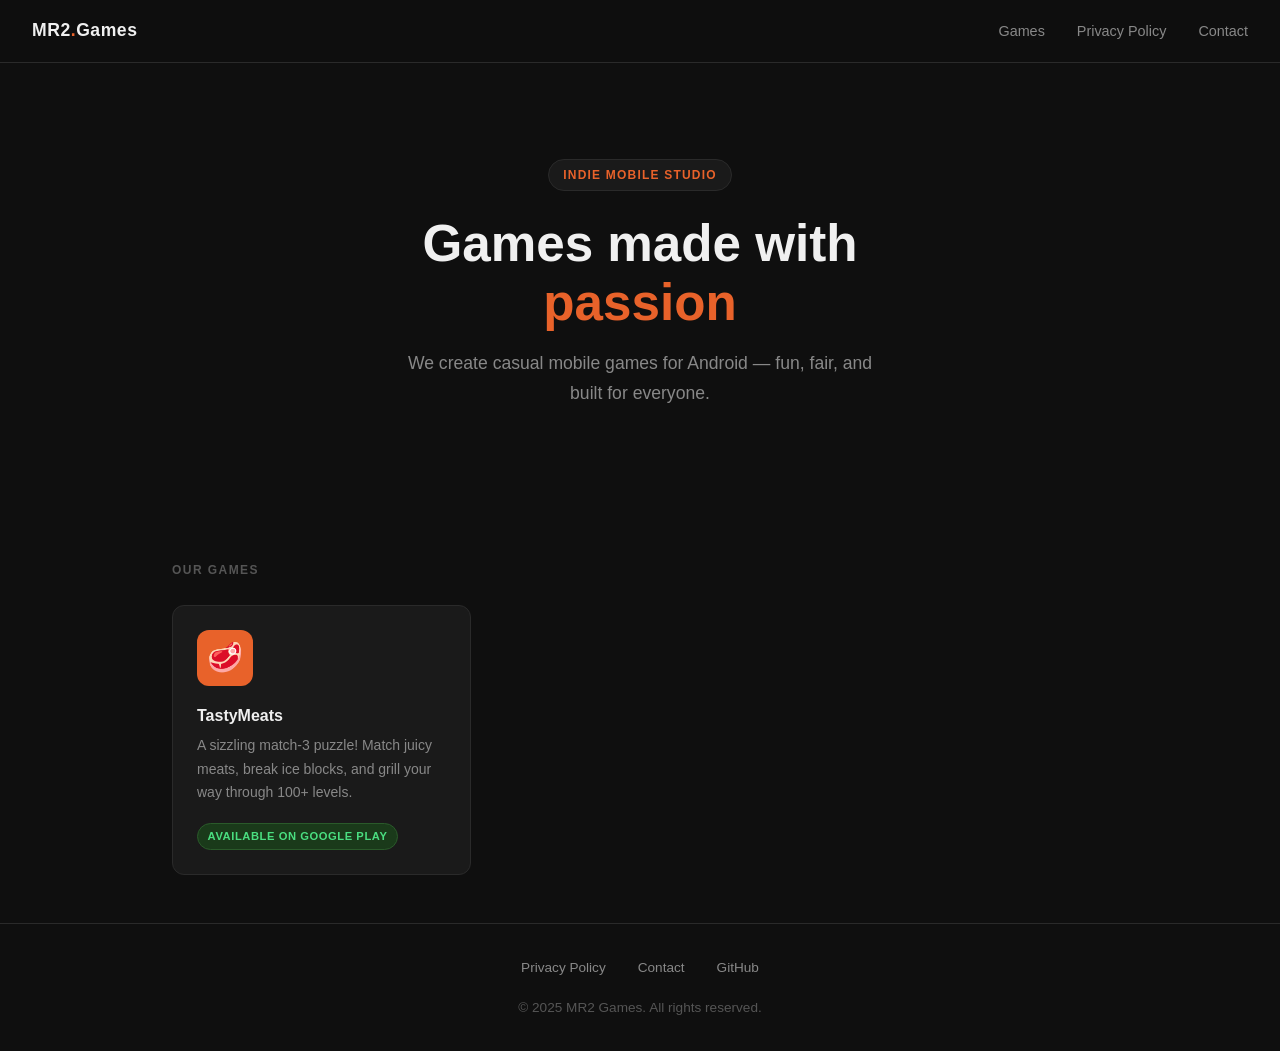
==== index.html @ 1310b0db "Initial commit" ====
<!DOCTYPE html>
<html lang="en">
<head>
  <meta charset="UTF-8">
  <meta name="viewport" content="width=device-width, initial-scale=1.0">
  <title>MR2 Games – Mobile Games Studio</title>
  <meta name="description" content="MR2 Games – Indie mobile games for Android. Casual, fun, and engaging games for everyone.">
  <link rel="stylesheet" href="style.css">
</head>
<body>

  <nav>
    <div class="nav-brand">MR2<span>.</span>Games</div>
    <ul>
      <li><a href="#games">Games</a></li>
      <li><a href="privacy-policy.html">Privacy Policy</a></li>
      <li><a href="mailto:mr2games.mobile@gmail.com">Contact</a></li>
    </ul>
  </nav>

  <section class="hero">
    <div class="hero-badge">Indie Mobile Studio</div>
    <h1>Games made with <span>passion</span></h1>
    <p>We create casual mobile games for Android — fun, fair, and built for everyone.</p>
  </section>

  <section class="section" id="games">
    <div class="section-title">Our Games</div>
    <div class="games-grid">

      <div class="game-card">
        <div class="game-card-icon">🥩</div>
        <h3>TastyMeats</h3>
        <p>A sizzling match-3 puzzle! Match juicy meats, break ice blocks, and grill your way through 100+ levels.</p>
        <span class="badge badge-live">Available on Google Play</span>
      </div>

      <!-- Add future games here -->

    </div>
  </section>

  <footer>
    <div class="footer-links">
      <a href="privacy-policy.html">Privacy Policy</a>
      <a href="mailto:mr2games.mobile@gmail.com">Contact</a>
      <a href="https://github.com/MR2-Games" target="_blank">GitHub</a>
    </div>
    <p>&copy; 2025 MR2 Games. All rights reserved.</p>
  </footer>

</body>
</html>
---- style.css ----
:root {
  --bg: #0f0f0f;
  --surface: #1a1a1a;
  --border: #2a2a2a;
  --accent: #e8622a;
  --accent-light: #ff7a3d;
  --text: #f0f0f0;
  --text-muted: #888;
  --text-subtle: #555;
}

* { box-sizing: border-box; margin: 0; padding: 0; }

body {
  font-family: -apple-system, BlinkMacSystemFont, 'Segoe UI', Roboto, sans-serif;
  background: var(--bg);
  color: var(--text);
  line-height: 1.7;
  min-height: 100vh;
}

a { color: var(--accent-light); text-decoration: none; }
a:hover { text-decoration: underline; }

/* ── NAV ── */
nav {
  display: flex;
  align-items: center;
  justify-content: space-between;
  padding: 1rem 2rem;
  border-bottom: 1px solid var(--border);
  position: sticky;
  top: 0;
  background: rgba(15,15,15,.95);
  backdrop-filter: blur(8px);
  z-index: 100;
}

.nav-brand {
  font-size: 1.1rem;
  font-weight: 700;
  color: var(--text);
  letter-spacing: .03em;
}

.nav-brand span { color: var(--accent); }

nav ul {
  list-style: none;
  display: flex;
  gap: 2rem;
}

nav ul a {
  color: var(--text-muted);
  font-size: .9rem;
  transition: color .2s;
}

nav ul a:hover { color: var(--text); text-decoration: none; }

/* ── HERO ── */
.hero {
  text-align: center;
  padding: 6rem 2rem 4rem;
  max-width: 700px;
  margin: 0 auto;
}

.hero-badge {
  display: inline-block;
  background: var(--surface);
  border: 1px solid var(--border);
  color: var(--accent);
  font-size: .75rem;
  font-weight: 600;
  letter-spacing: .1em;
  text-transform: uppercase;
  padding: .3rem .9rem;
  border-radius: 99px;
  margin-bottom: 1.5rem;
}

.hero h1 {
  font-size: clamp(2rem, 5vw, 3.2rem);
  font-weight: 800;
  line-height: 1.15;
  margin-bottom: 1rem;
}

.hero h1 span { color: var(--accent); }

.hero p {
  color: var(--text-muted);
  font-size: 1.1rem;
  max-width: 500px;
  margin: 0 auto 2.5rem;
}

/* ── GAMES GRID ── */
.section {
  max-width: 1000px;
  margin: 0 auto;
  padding: 3rem 2rem;
}

.section-title {
  font-size: .75rem;
  font-weight: 700;
  letter-spacing: .12em;
  text-transform: uppercase;
  color: var(--text-subtle);
  margin-bottom: 1.5rem;
}

.games-grid {
  display: grid;
  grid-template-columns: repeat(auto-fill, minmax(260px, 1fr));
  gap: 1.25rem;
}

.game-card {
  background: var(--surface);
  border: 1px solid var(--border);
  border-radius: 12px;
  padding: 1.5rem;
  transition: border-color .2s, transform .2s;
}

.game-card:hover {
  border-color: var(--accent);
  transform: translateY(-2px);
}

.game-card-icon {
  width: 56px;
  height: 56px;
  border-radius: 12px;
  background: var(--accent);
  display: flex;
  align-items: center;
  justify-content: center;
  font-size: 1.8rem;
  margin-bottom: 1rem;
}

.game-card h3 { font-size: 1rem; font-weight: 700; margin-bottom: .3rem; }
.game-card p { color: var(--text-muted); font-size: .875rem; margin-bottom: 1rem; }

.badge {
  display: inline-block;
  font-size: .7rem;
  font-weight: 600;
  padding: .2rem .6rem;
  border-radius: 99px;
  text-transform: uppercase;
  letter-spacing: .05em;
}

.badge-live { background: #1a3a1a; color: #4ade80; border: 1px solid #2a5a2a; }
.badge-soon { background: #2a2a1a; color: #fbbf24; border: 1px solid #4a4a1a; }

/* ── FOOTER ── */
footer {
  border-top: 1px solid var(--border);
  padding: 2rem;
  text-align: center;
  color: var(--text-subtle);
  font-size: .85rem;
}

footer a { color: var(--text-muted); }
footer .footer-links { display: flex; gap: 2rem; justify-content: center; margin-bottom: 1rem; }

/* ── PRIVACY PAGE ── */
.policy-container {
  max-width: 780px;
  margin: 0 auto;
  padding: 3rem 2rem 5rem;
}

.policy-header {
  margin-bottom: 3rem;
  padding-bottom: 2rem;
  border-bottom: 1px solid var(--border);
}

.policy-header h1 { font-size: 2rem; font-weight: 800; margin-bottom: .5rem; }
.policy-meta { color: var(--text-muted); font-size: .875rem; }

.policy-section { margin-bottom: 2.5rem; }
.policy-section h2 {
  font-size: 1.15rem;
  font-weight: 700;
  margin-bottom: .75rem;
  padding-bottom: .5rem;
  border-bottom: 1px solid var(--border);
  color: var(--text);
}

.policy-section h3 {
  font-size: .95rem;
  font-weight: 600;
  color: var(--accent-light);
  margin: 1.25rem 0 .5rem;
}

.policy-section p { color: #ccc; margin-bottom: .75rem; font-size: .95rem; }

.policy-section ul {
  padding-left: 1.5rem;
  color: #ccc;
  font-size: .95rem;
}

.policy-section ul li { margin-bottom: .4rem; }

.highlight-box {
  background: var(--surface);
  border: 1px solid var(--border);
  border-left: 3px solid var(--accent);
  border-radius: 8px;
  padding: 1rem 1.25rem;
  margin: 1rem 0;
  font-size: .9rem;
  color: #ccc;
}

.contact-box {
  background: var(--surface);
  border: 1px solid var(--border);
  border-radius: 12px;
  padding: 1.5rem;
  margin-top: 1rem;
}

.contact-box a { font-weight: 600; }

/* ── TOC ── */
.toc {
  background: var(--surface);
  border: 1px solid var(--border);
  border-radius: 12px;
  padding: 1.25rem 1.5rem;
  margin-bottom: 2.5rem;
}

.toc p { font-size: .8rem; font-weight: 700; letter-spacing: .1em; text-transform: uppercase; color: var(--text-subtle); margin-bottom: .75rem; }
.toc ol { padding-left: 1.25rem; }
.toc ol li { font-size: .9rem; color: var(--text-muted); margin-bottom: .3rem; }
.toc ol li a { color: var(--text-muted); }
.toc ol li a:hover { color: var(--accent-light); }
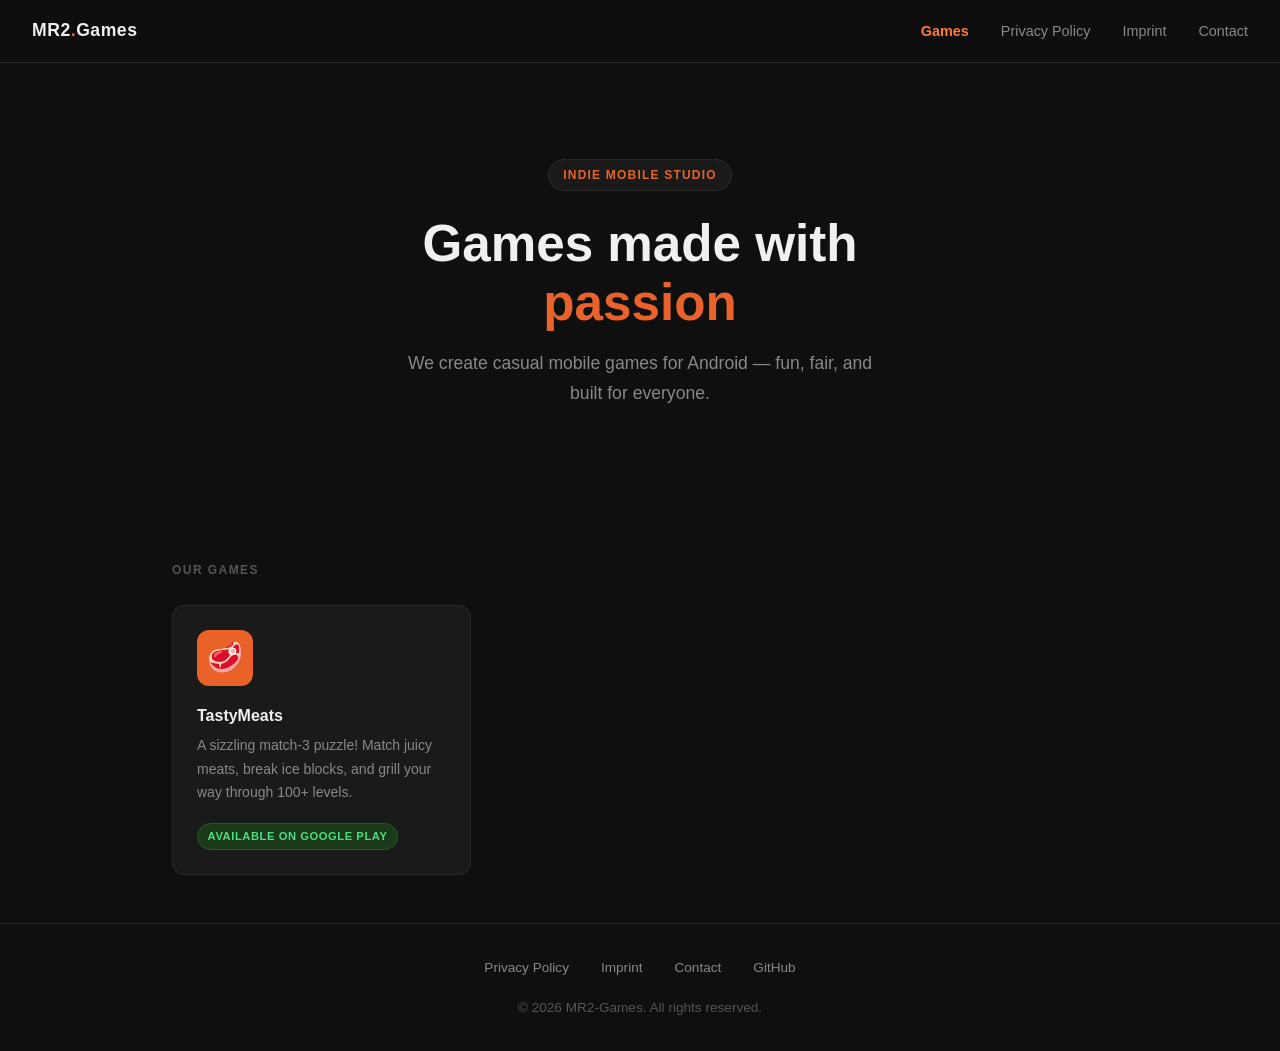
==== commit e7df4bb7: "update" ====
--- a/index.html
+++ b/index.html
@@ -3,8 +3,8 @@
 <head>
   <meta charset="UTF-8">
   <meta name="viewport" content="width=device-width, initial-scale=1.0">
-  <title>MR2 Games – Mobile Games Studio</title>
-  <meta name="description" content="MR2 Games – Indie mobile games for Android. Casual, fun, and engaging games for everyone.">
+  <title>MR2-Games – Mobile Games Studio</title>
+  <meta name="description" content="MR2-Games – Indie mobile games for Android. Casual, fun, and engaging games for everyone.">
   <link rel="stylesheet" href="style.css">
 </head>
 <body>
@@ -12,8 +12,9 @@
   <nav>
     <div class="nav-brand">MR2<span>.</span>Games</div>
     <ul>
-      <li><a href="#games">Games</a></li>
+      <li><a href="#games" class="nav-active" aria-current="page">Games</a></li>
       <li><a href="privacy-policy.html">Privacy Policy</a></li>
+      <li><a href="imprint.html">Imprint</a></li>
       <li><a href="mailto:mr2games.mobile@gmail.com">Contact</a></li>
     </ul>
   </nav>
@@ -43,10 +44,11 @@
   <footer>
     <div class="footer-links">
       <a href="privacy-policy.html">Privacy Policy</a>
+      <a href="imprint.html">Imprint</a>
       <a href="mailto:mr2games.mobile@gmail.com">Contact</a>
       <a href="https://github.com/MR2-Games" target="_blank">GitHub</a>
     </div>
-    <p>&copy; 2025 MR2 Games. All rights reserved.</p>
+    <p>&copy; 2026 MR2-Games. All rights reserved.</p>
   </footer>
 
 </body>
--- a/style.css
+++ b/style.css
@@ -1,252 +1,331 @@
 :root {
-  --bg: #0f0f0f;
-  --surface: #1a1a1a;
-  --border: #2a2a2a;
-  --accent: #e8622a;
-  --accent-light: #ff7a3d;
-  --text: #f0f0f0;
-  --text-muted: #888;
-  --text-subtle: #555;
-}
-
-* { box-sizing: border-box; margin: 0; padding: 0; }
+    --bg: #0f0f0f;
+    --surface: #1a1a1a;
+    --border: #2a2a2a;
+    --accent: #e8622a;
+    --accent-light: #ff7a3d;
+    --text: #f0f0f0;
+    --text-muted: #888;
+    --text-subtle: #555;
+}
+
+* {
+    box-sizing: border-box;
+    margin: 0;
+    padding: 0;
+}
 
 body {
-  font-family: -apple-system, BlinkMacSystemFont, 'Segoe UI', Roboto, sans-serif;
-  background: var(--bg);
-  color: var(--text);
-  line-height: 1.7;
-  min-height: 100vh;
-}
-
-a { color: var(--accent-light); text-decoration: none; }
-a:hover { text-decoration: underline; }
+    font-family: -apple-system, BlinkMacSystemFont, "Segoe UI", Roboto, sans-serif;
+    background: var(--bg);
+    color: var(--text);
+    line-height: 1.7;
+    min-height: 100vh;
+}
+
+a {
+    color: var(--accent-light);
+    text-decoration: none;
+}
+a:hover {
+    text-decoration: underline;
+}
 
 /* ── NAV ── */
 nav {
-  display: flex;
-  align-items: center;
-  justify-content: space-between;
-  padding: 1rem 2rem;
-  border-bottom: 1px solid var(--border);
-  position: sticky;
-  top: 0;
-  background: rgba(15,15,15,.95);
-  backdrop-filter: blur(8px);
-  z-index: 100;
+    display: flex;
+    align-items: center;
+    justify-content: space-between;
+    padding: 1rem 2rem;
+    border-bottom: 1px solid var(--border);
+    position: sticky;
+    top: 0;
+    background: rgba(15, 15, 15, 0.95);
+    backdrop-filter: blur(8px);
+    z-index: 100;
 }
 
 .nav-brand {
-  font-size: 1.1rem;
-  font-weight: 700;
-  color: var(--text);
-  letter-spacing: .03em;
-}
-
-.nav-brand span { color: var(--accent); }
+    font-size: 1.1rem;
+    font-weight: 700;
+    color: var(--text);
+    letter-spacing: 0.03em;
+}
+
+.nav-brand span {
+    color: var(--accent);
+}
 
 nav ul {
-  list-style: none;
-  display: flex;
-  gap: 2rem;
+    list-style: none;
+    display: flex;
+    gap: 2rem;
 }
 
 nav ul a {
-  color: var(--text-muted);
-  font-size: .9rem;
-  transition: color .2s;
-}
-
-nav ul a:hover { color: var(--text); text-decoration: none; }
+    color: var(--text-muted);
+    font-size: 0.9rem;
+    transition: color 0.2s;
+}
+
+nav ul a:hover {
+    color: var(--text);
+    text-decoration: none;
+}
+nav ul a.nav-active {
+    color: var(--accent-light);
+    font-weight: 600;
+}
 
 /* ── HERO ── */
 .hero {
-  text-align: center;
-  padding: 6rem 2rem 4rem;
-  max-width: 700px;
-  margin: 0 auto;
+    text-align: center;
+    padding: 6rem 2rem 4rem;
+    max-width: 700px;
+    margin: 0 auto;
 }
 
 .hero-badge {
-  display: inline-block;
-  background: var(--surface);
-  border: 1px solid var(--border);
-  color: var(--accent);
-  font-size: .75rem;
-  font-weight: 600;
-  letter-spacing: .1em;
-  text-transform: uppercase;
-  padding: .3rem .9rem;
-  border-radius: 99px;
-  margin-bottom: 1.5rem;
+    display: inline-block;
+    background: var(--surface);
+    border: 1px solid var(--border);
+    color: var(--accent);
+    font-size: 0.75rem;
+    font-weight: 600;
+    letter-spacing: 0.1em;
+    text-transform: uppercase;
+    padding: 0.3rem 0.9rem;
+    border-radius: 99px;
+    margin-bottom: 1.5rem;
 }
 
 .hero h1 {
-  font-size: clamp(2rem, 5vw, 3.2rem);
-  font-weight: 800;
-  line-height: 1.15;
-  margin-bottom: 1rem;
-}
-
-.hero h1 span { color: var(--accent); }
+    font-size: clamp(2rem, 5vw, 3.2rem);
+    font-weight: 800;
+    line-height: 1.15;
+    margin-bottom: 1rem;
+}
+
+.hero h1 span {
+    color: var(--accent);
+}
 
 .hero p {
-  color: var(--text-muted);
-  font-size: 1.1rem;
-  max-width: 500px;
-  margin: 0 auto 2.5rem;
+    color: var(--text-muted);
+    font-size: 1.1rem;
+    max-width: 500px;
+    margin: 0 auto 2.5rem;
 }
 
 /* ── GAMES GRID ── */
 .section {
-  max-width: 1000px;
-  margin: 0 auto;
-  padding: 3rem 2rem;
+    max-width: 1000px;
+    margin: 0 auto;
+    padding: 3rem 2rem;
 }
 
 .section-title {
-  font-size: .75rem;
-  font-weight: 700;
-  letter-spacing: .12em;
-  text-transform: uppercase;
-  color: var(--text-subtle);
-  margin-bottom: 1.5rem;
+    font-size: 0.75rem;
+    font-weight: 700;
+    letter-spacing: 0.12em;
+    text-transform: uppercase;
+    color: var(--text-subtle);
+    margin-bottom: 1.5rem;
 }
 
 .games-grid {
-  display: grid;
-  grid-template-columns: repeat(auto-fill, minmax(260px, 1fr));
-  gap: 1.25rem;
+    display: grid;
+    grid-template-columns: repeat(auto-fill, minmax(260px, 1fr));
+    gap: 1.25rem;
 }
 
 .game-card {
-  background: var(--surface);
-  border: 1px solid var(--border);
-  border-radius: 12px;
-  padding: 1.5rem;
-  transition: border-color .2s, transform .2s;
+    background: var(--surface);
+    border: 1px solid var(--border);
+    border-radius: 12px;
+    padding: 1.5rem;
+    transition:
+        border-color 0.2s,
+        transform 0.2s;
 }
 
 .game-card:hover {
-  border-color: var(--accent);
-  transform: translateY(-2px);
+    border-color: var(--accent);
+    transform: translateY(-2px);
 }
 
 .game-card-icon {
-  width: 56px;
-  height: 56px;
-  border-radius: 12px;
-  background: var(--accent);
-  display: flex;
-  align-items: center;
-  justify-content: center;
-  font-size: 1.8rem;
-  margin-bottom: 1rem;
-}
-
-.game-card h3 { font-size: 1rem; font-weight: 700; margin-bottom: .3rem; }
-.game-card p { color: var(--text-muted); font-size: .875rem; margin-bottom: 1rem; }
+    width: 56px;
+    height: 56px;
+    border-radius: 12px;
+    background: var(--accent);
+    display: flex;
+    align-items: center;
+    justify-content: center;
+    font-size: 1.8rem;
+    margin-bottom: 1rem;
+}
+
+.game-card h3 {
+    font-size: 1rem;
+    font-weight: 700;
+    margin-bottom: 0.3rem;
+}
+.game-card p {
+    color: var(--text-muted);
+    font-size: 0.875rem;
+    margin-bottom: 1rem;
+}
 
 .badge {
-  display: inline-block;
-  font-size: .7rem;
-  font-weight: 600;
-  padding: .2rem .6rem;
-  border-radius: 99px;
-  text-transform: uppercase;
-  letter-spacing: .05em;
-}
-
-.badge-live { background: #1a3a1a; color: #4ade80; border: 1px solid #2a5a2a; }
-.badge-soon { background: #2a2a1a; color: #fbbf24; border: 1px solid #4a4a1a; }
+    display: inline-block;
+    font-size: 0.7rem;
+    font-weight: 600;
+    padding: 0.2rem 0.6rem;
+    border-radius: 99px;
+    text-transform: uppercase;
+    letter-spacing: 0.05em;
+}
+
+.badge-live {
+    background: #1a3a1a;
+    color: #4ade80;
+    border: 1px solid #2a5a2a;
+}
+.badge-soon {
+    background: #2a2a1a;
+    color: #fbbf24;
+    border: 1px solid #4a4a1a;
+}
 
 /* ── FOOTER ── */
 footer {
-  border-top: 1px solid var(--border);
-  padding: 2rem;
-  text-align: center;
-  color: var(--text-subtle);
-  font-size: .85rem;
-}
-
-footer a { color: var(--text-muted); }
-footer .footer-links { display: flex; gap: 2rem; justify-content: center; margin-bottom: 1rem; }
+    border-top: 1px solid var(--border);
+    padding: 2rem;
+    text-align: center;
+    color: var(--text-subtle);
+    font-size: 0.85rem;
+}
+
+footer a {
+    color: var(--text-muted);
+}
+footer .footer-links {
+    display: flex;
+    gap: 2rem;
+    justify-content: center;
+    margin-bottom: 1rem;
+}
 
 /* ── PRIVACY PAGE ── */
 .policy-container {
-  max-width: 780px;
-  margin: 0 auto;
-  padding: 3rem 2rem 5rem;
+    max-width: 780px;
+    margin: 0 auto;
+    padding: 3rem 2rem 5rem;
 }
 
 .policy-header {
-  margin-bottom: 3rem;
-  padding-bottom: 2rem;
-  border-bottom: 1px solid var(--border);
-}
-
-.policy-header h1 { font-size: 2rem; font-weight: 800; margin-bottom: .5rem; }
-.policy-meta { color: var(--text-muted); font-size: .875rem; }
-
-.policy-section { margin-bottom: 2.5rem; }
+    margin-bottom: 3rem;
+    padding-bottom: 2rem;
+    border-bottom: 1px solid var(--border);
+}
+
+.policy-header h1 {
+    font-size: 2rem;
+    font-weight: 800;
+    margin-bottom: 0.5rem;
+}
+.policy-meta {
+    color: var(--text-muted);
+    font-size: 0.875rem;
+}
+
+.policy-section {
+    margin-bottom: 2.5rem;
+}
 .policy-section h2 {
-  font-size: 1.15rem;
-  font-weight: 700;
-  margin-bottom: .75rem;
-  padding-bottom: .5rem;
-  border-bottom: 1px solid var(--border);
-  color: var(--text);
+    font-size: 1.15rem;
+    font-weight: 700;
+    margin-bottom: 0.75rem;
+    padding-bottom: 0.5rem;
+    border-bottom: 1px solid var(--border);
+    color: var(--text);
 }
 
 .policy-section h3 {
-  font-size: .95rem;
-  font-weight: 600;
-  color: var(--accent-light);
-  margin: 1.25rem 0 .5rem;
-}
-
-.policy-section p { color: #ccc; margin-bottom: .75rem; font-size: .95rem; }
+    font-size: 0.95rem;
+    font-weight: 600;
+    color: var(--accent-light);
+    margin: 1.25rem 0 0.5rem;
+}
+
+.policy-section p {
+    color: #ccc;
+    margin-bottom: 0.75rem;
+    font-size: 0.95rem;
+}
 
 .policy-section ul {
-  padding-left: 1.5rem;
-  color: #ccc;
-  font-size: .95rem;
-}
-
-.policy-section ul li { margin-bottom: .4rem; }
+    padding-left: 1.5rem;
+    color: #ccc;
+    font-size: 0.95rem;
+}
+
+.policy-section ul li {
+    margin-bottom: 0.4rem;
+}
 
 .highlight-box {
-  background: var(--surface);
-  border: 1px solid var(--border);
-  border-left: 3px solid var(--accent);
-  border-radius: 8px;
-  padding: 1rem 1.25rem;
-  margin: 1rem 0;
-  font-size: .9rem;
-  color: #ccc;
+    background: var(--surface);
+    border: 1px solid var(--border);
+    border-left: 3px solid var(--accent);
+    border-radius: 8px;
+    padding: 1rem 1.25rem;
+    margin: 1rem 0;
+    font-size: 0.9rem;
+    color: #ccc;
 }
 
 .contact-box {
-  background: var(--surface);
-  border: 1px solid var(--border);
-  border-radius: 12px;
-  padding: 1.5rem;
-  margin-top: 1rem;
-}
-
-.contact-box a { font-weight: 600; }
+    background: var(--surface);
+    border: 1px solid var(--border);
+    border-radius: 12px;
+    padding: 1.5rem;
+    margin-top: 1rem;
+}
+
+.contact-box a {
+    font-weight: 600;
+}
 
 /* ── TOC ── */
 .toc {
-  background: var(--surface);
-  border: 1px solid var(--border);
-  border-radius: 12px;
-  padding: 1.25rem 1.5rem;
-  margin-bottom: 2.5rem;
-}
-
-.toc p { font-size: .8rem; font-weight: 700; letter-spacing: .1em; text-transform: uppercase; color: var(--text-subtle); margin-bottom: .75rem; }
-.toc ol { padding-left: 1.25rem; }
-.toc ol li { font-size: .9rem; color: var(--text-muted); margin-bottom: .3rem; }
-.toc ol li a { color: var(--text-muted); }
-.toc ol li a:hover { color: var(--accent-light); }
+    background: var(--surface);
+    border: 1px solid var(--border);
+    border-radius: 12px;
+    padding: 1.25rem 1.5rem;
+    margin-bottom: 2.5rem;
+}
+
+.toc p {
+    font-size: 0.8rem;
+    font-weight: 700;
+    letter-spacing: 0.1em;
+    text-transform: uppercase;
+    color: var(--text-subtle);
+    margin-bottom: 0.75rem;
+}
+.toc ol {
+    padding-left: 1.25rem;
+}
+.toc ol li {
+    font-size: 0.9rem;
+    color: var(--text-muted);
+    margin-bottom: 0.3rem;
+}
+.toc ol li a {
+    color: var(--text-muted);
+}
+.toc ol li a:hover {
+    color: var(--accent-light);
+}
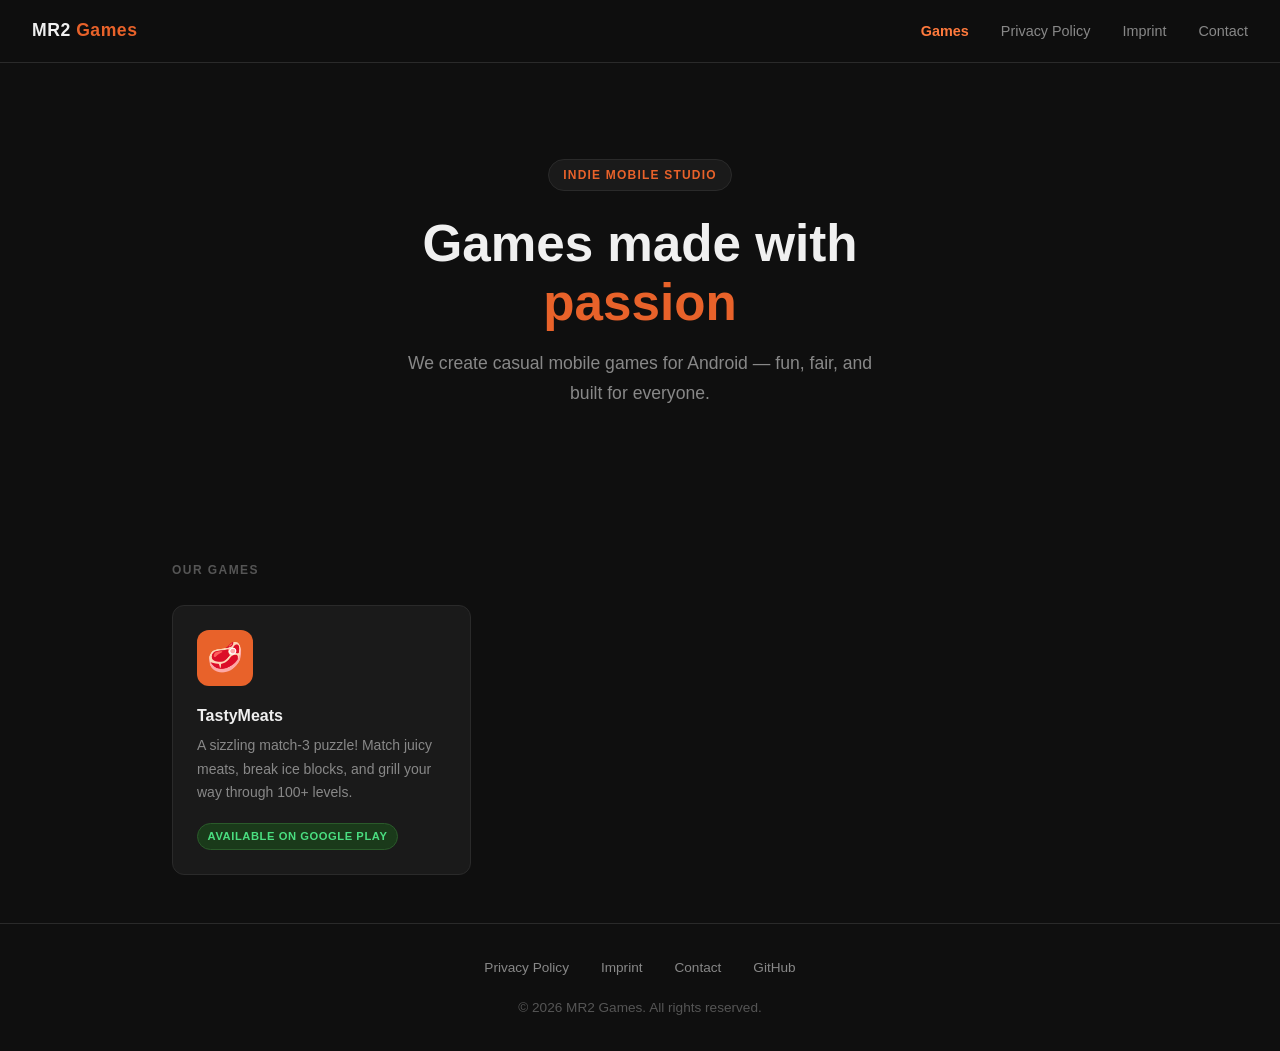
==== commit db09d6c2: "Brand name: MR2 Games instead of MR2-Games Titles, meta descriptions, logo, copyright and policy tex" ====
--- a/index.html
+++ b/index.html
@@ -3,14 +3,14 @@
 <head>
   <meta charset="UTF-8">
   <meta name="viewport" content="width=device-width, initial-scale=1.0">
-  <title>MR2-Games – Mobile Games Studio</title>
-  <meta name="description" content="MR2-Games – Indie mobile games for Android. Casual, fun, and engaging games for everyone.">
+  <title>MR2 Games – Mobile Games Studio</title>
+  <meta name="description" content="MR2 Games – Indie mobile games for Android. Casual, fun, and engaging games for everyone.">
   <link rel="stylesheet" href="style.css">
 </head>
 <body>
 
   <nav>
-    <div class="nav-brand">MR2<span>.</span>Games</div>
+    <div class="nav-brand">MR2 <span>Games</span></div>
     <ul>
       <li><a href="#games" class="nav-active" aria-current="page">Games</a></li>
       <li><a href="privacy-policy.html">Privacy Policy</a></li>
@@ -48,7 +48,7 @@
       <a href="mailto:mr2games.mobile@gmail.com">Contact</a>
       <a href="https://github.com/MR2-Games" target="_blank">GitHub</a>
     </div>
-    <p>&copy; 2026 MR2-Games. All rights reserved.</p>
+    <p>&copy; 2026 MR2 Games. All rights reserved.</p>
   </footer>
 
 </body>
